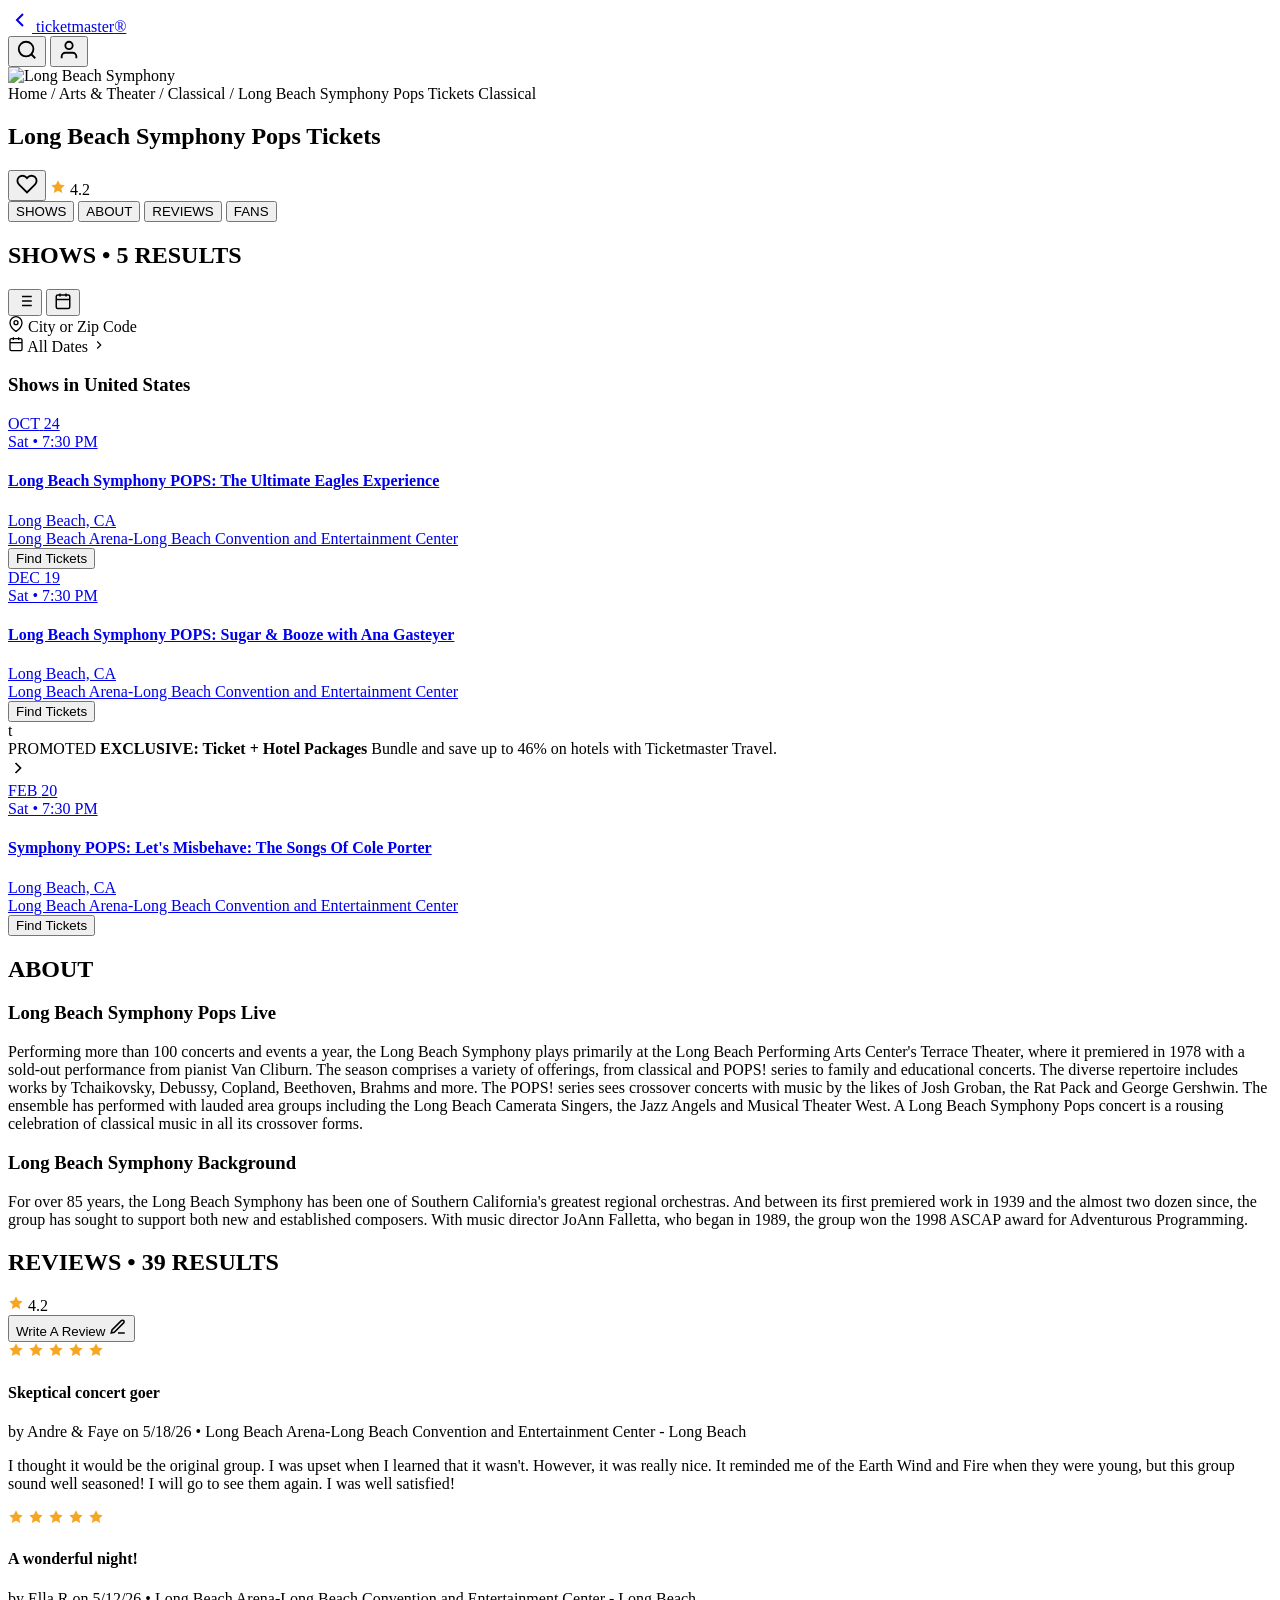
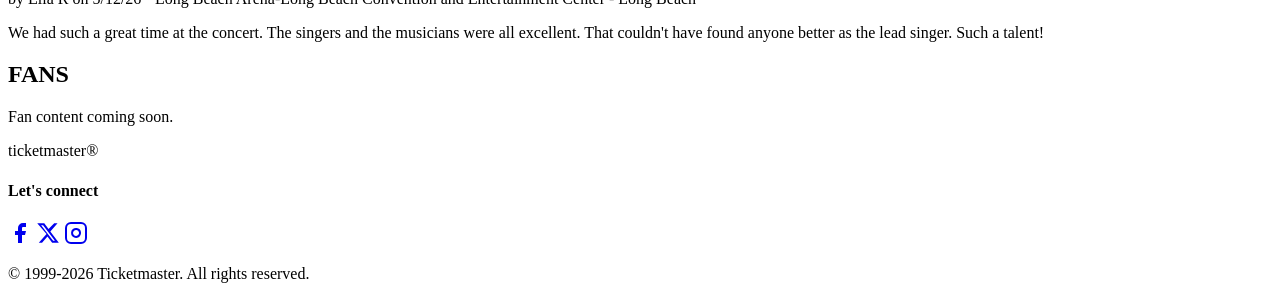
==== event.html @ c2fe6dba "Add event detail page, CSS, JS and README for Ticketmaster clone" ====
<!DOCTYPE html>
<html lang="en">
<head>
  <meta charset="UTF-8">
  <meta name="viewport" content="width=device-width, initial-scale=1.0, maximum-scale=1.0, user-scalable=no">
  <title>Long Beach Symphony Pops Tickets | Ticketmaster</title>
  <link rel="stylesheet" href="css/styles.css">
  <link rel="stylesheet" href="css/event.css">
  <link href="https://fonts.googleapis.com/css2?family=Inter:wght@400;500;600;700;800&display=swap" rel="stylesheet">
</head>
<body>
  <!-- Header (simplified for event page) -->
  <header class="header event-header">
    <div class="header-top">
      <a href="index.html" class="back-btn" aria-label="Back">
        <svg width="24" height="24" viewBox="0 0 24 24" fill="none" stroke="currentColor" stroke-width="2">
          <polyline points="15 18 9 12 15 6"></polyline>
        </svg>
      </a>
      <a href="index.html" class="logo">
        <span class="logo-text">ticketmaster<span class="registered">®</span></span>
      </a>
      <div class="header-actions">
        <button class="icon-btn" aria-label="Search">
          <svg width="22" height="22" viewBox="0 0 24 24" fill="none" stroke="currentColor" stroke-width="2">
            <circle cx="11" cy="11" r="8"></circle>
            <line x1="21" y1="21" x2="16.65" y2="16.65"></line>
          </svg>
        </button>
        <button class="icon-btn" aria-label="Account">
          <svg width="22" height="22" viewBox="0 0 24 24" fill="none" stroke="currentColor" stroke-width="2">
            <path d="M20 21v-2a4 4 0 0 0-4-4H8a4 4 0 0 0-4 4v2"></path>
            <circle cx="12" cy="7" r="4"></circle>
          </svg>
        </button>
      </div>
    </div>
  </header>

  <main class="event-page">
    <!-- Hero -->
    <section class="event-hero">
      <div class="event-hero-bg">
        <img src="https://images.unsplash.com/photo-1465847899084-d164df4dedc6?w=800&h=400&fit=crop" alt="Long Beach Symphony">
        <div class="hero-gradient"></div>
      </div>
      <div class="event-hero-content">
        <span class="breadcrumb">Home / Arts & Theater / Classical / Long Beach Symphony Pops Tickets</span>
        <span class="event-genre">Classical</span>
        <h1 class="event-title">Long Beach Symphony Pops Tickets</h1>
        <div class="event-meta">
          <button class="favorite-btn" aria-label="Favorite">
            <svg width="22" height="22" viewBox="0 0 24 24" fill="none" stroke="currentColor" stroke-width="2">
              <path d="M20.84 4.61a5.5 5.5 0 0 0-7.78 0L12 5.67l-1.06-1.06a5.5 5.5 0 0 0-7.78 7.78l1.06 1.06L12 21.23l7.78-7.78 1.06-1.06a5.5 5.5 0 0 0 0-7.78z"></path>
            </svg>
          </button>
          <span class="rating">
            <svg width="16" height="16" viewBox="0 0 24 24" fill="#f5a623"><path d="M12 2l3.09 6.26L22 9.27l-5 4.87 1.18 6.88L12 17.77l-6.18 3.25L7 14.14 2 9.27l6.91-1.01L12 2z"/></svg>
            4.2
          </span>
        </div>
      </div>
    </section>

    <!-- Tabs -->
    <nav class="event-tabs">
      <button class="tab active" data-tab="shows">SHOWS</button>
      <button class="tab" data-tab="about">ABOUT</button>
      <button class="tab" data-tab="reviews">REVIEWS</button>
      <button class="tab" data-tab="fans">FANS</button>
    </nav>

    <!-- Tab Content: Shows -->
    <section class="tab-content active" id="shows">
      <div class="shows-header">
        <h2>SHOWS • 5 RESULTS</h2>
        <div class="view-toggles">
          <button class="view-btn active" aria-label="List view">
            <svg width="18" height="18" viewBox="0 0 24 24" fill="none" stroke="currentColor" stroke-width="2">
              <line x1="8" y1="6" x2="21" y2="6"></line>
              <line x1="8" y1="12" x2="21" y2="12"></line>
              <line x1="8" y1="18" x2="21" y2="18"></line>
              <line x1="3" y1="6" x2="3.01" y2="6"></line>
              <line x1="3" y1="12" x2="3.01" y2="12"></line>
              <line x1="3" y1="18" x2="3.01" y2="18"></line>
            </svg>
          </button>
          <button class="view-btn" aria-label="Calendar view">
            <svg width="18" height="18" viewBox="0 0 24 24" fill="none" stroke="currentColor" stroke-width="2">
              <rect x="3" y="4" width="18" height="18" rx="2"></rect>
              <line x1="16" y1="2" x2="16" y2="6"></line>
              <line x1="8" y1="2" x2="8" y2="6"></line>
              <line x1="3" y1="10" x2="21" y2="10"></line>
            </svg>
          </button>
        </div>
      </div>

      <div class="filters">
        <div class="filter-field">
          <svg width="16" height="16" viewBox="0 0 24 24" fill="none" stroke="currentColor" stroke-width="2">
            <path d="M21 10c0 7-9 13-9 13s-9-6-9-13a9 9 0 0 1 18 0z"></path>
            <circle cx="12" cy="10" r="3"></circle>
          </svg>
          <span>City or Zip Code</span>
        </div>
        <div class="filter-field">
          <svg width="16" height="16" viewBox="0 0 24 24" fill="none" stroke="currentColor" stroke-width="2">
            <rect x="3" y="4" width="18" height="18" rx="2"></rect>
            <line x1="16" y1="2" x2="16" y2="6"></line>
            <line x1="8" y1="2" x2="8" y2="6"></line>
            <line x1="3" y1="10" x2="21" y2="10"></line>
          </svg>
          <span>All Dates</span>
          <svg class="chevron" width="14" height="14" viewBox="0 0 24 24" fill="none" stroke="currentColor" stroke-width="2">
            <polyline points="9 18 15 12 9 6"></polyline>
          </svg>
        </div>
      </div>

      <h3 class="shows-region">Shows in United States</h3>

      <div class="show-list">
        <a href="#" class="show-item">
          <div class="show-date">
            <span class="month">OCT</span>
            <span class="day">24</span>
          </div>
          <div class="show-info">
            <span class="show-time">Sat • 7:30 PM</span>
            <h4 class="show-name">Long Beach Symphony POPS: The Ultimate Eagles Experience</h4>
            <span class="show-venue">Long Beach, CA<br>Long Beach Arena-Long Beach Convention and Entertainment Center</span>
          </div>
          <div class="show-action">
            <button class="btn-find">Find Tickets</button>
          </div>
        </a>

        <a href="#" class="show-item">
          <div class="show-date">
            <span class="month">DEC</span>
            <span class="day">19</span>
          </div>
          <div class="show-info">
            <span class="show-time">Sat • 7:30 PM</span>
            <h4 class="show-name">Long Beach Symphony POPS: Sugar & Booze with Ana Gasteyer</h4>
            <span class="show-venue">Long Beach, CA<br>Long Beach Arena-Long Beach Convention and Entertainment Center</span>
          </div>
          <div class="show-action">
            <button class="btn-find">Find Tickets</button>
          </div>
        </a>

        <div class="promoted-banner">
          <div class="promoted-icon">t</div>
          <div class="promoted-text">
            <span class="promoted-label">PROMOTED</span>
            <strong>EXCLUSIVE: Ticket + Hotel Packages</strong>
            <span>Bundle and save up to 46% on hotels with Ticketmaster Travel.</span>
          </div>
          <svg width="20" height="20" viewBox="0 0 24 24" fill="none" stroke="currentColor" stroke-width="2">
            <polyline points="9 18 15 12 9 6"></polyline>
          </svg>
        </div>

        <a href="#" class="show-item">
          <div class="show-date">
            <span class="month">FEB</span>
            <span class="day">20</span>
          </div>
          <div class="show-info">
            <span class="show-time">Sat • 7:30 PM</span>
            <h4 class="show-name">Symphony POPS: Let's Misbehave: The Songs Of Cole Porter</h4>
            <span class="show-venue">Long Beach, CA<br>Long Beach Arena-Long Beach Convention and Entertainment Center</span>
          </div>
          <div class="show-action">
            <button class="btn-find">Find Tickets</button>
          </div>
        </a>
      </div>
    </section>

    <!-- Tab Content: About -->
    <section class="tab-content" id="about">
      <div class="about-content">
        <h2>ABOUT</h2>
        <h3>Long Beach Symphony Pops Live</h3>
        <p>Performing more than 100 concerts and events a year, the Long Beach Symphony plays primarily at the Long Beach Performing Arts Center's Terrace Theater, where it premiered in 1978 with a sold-out performance from pianist Van Cliburn. The season comprises a variety of offerings, from classical and POPS! series to family and educational concerts. The diverse repertoire includes works by Tchaikovsky, Debussy, Copland, Beethoven, Brahms and more. The POPS! series sees crossover concerts with music by the likes of Josh Groban, the Rat Pack and George Gershwin. The ensemble has performed with lauded area groups including the Long Beach Camerata Singers, the Jazz Angels and Musical Theater West. A Long Beach Symphony Pops concert is a rousing celebration of classical music in all its crossover forms.</p>

        <h3>Long Beach Symphony Background</h3>
        <p>For over 85 years, the Long Beach Symphony has been one of Southern California's greatest regional orchestras. And between its first premiered work in 1939 and the almost two dozen since, the group has sought to support both new and established composers. With music director JoAnn Falletta, who began in 1989, the group won the 1998 ASCAP award for Adventurous Programming.</p>
      </div>
    </section>

    <!-- Tab Content: Reviews -->
    <section class="tab-content" id="reviews">
      <div class="reviews-header">
        <h2>REVIEWS • 39 RESULTS</h2>
        <span class="rating-badge">
          <svg width="16" height="16" viewBox="0 0 24 24" fill="#f5a623"><path d="M12 2l3.09 6.26L22 9.27l-5 4.87 1.18 6.88L12 17.77l-6.18 3.25L7 14.14 2 9.27l6.91-1.01L12 2z"/></svg>
          4.2
        </span>
      </div>

      <button class="btn-write-review">
        Write A Review
        <svg width="18" height="18" viewBox="0 0 24 24" fill="none" stroke="currentColor" stroke-width="2">
          <path d="M12 20h9"></path>
          <path d="M16.5 3.5a2.121 2.121 0 0 1 3 3L7 19l-4 1 1-4L16.5 3.5z"></path>
        </svg>
      </button>

      <div class="review-list">
        <article class="review-item">
          <div class="review-stars">
            <svg width="16" height="16" viewBox="0 0 24 24" fill="#f5a623"><path d="M12 2l3.09 6.26L22 9.27l-5 4.87 1.18 6.88L12 17.77l-6.18 3.25L7 14.14 2 9.27l6.91-1.01L12 2z"/></svg>
            <svg width="16" height="16" viewBox="0 0 24 24" fill="#f5a623"><path d="M12 2l3.09 6.26L22 9.27l-5 4.87 1.18 6.88L12 17.77l-6.18 3.25L7 14.14 2 9.27l6.91-1.01L12 2z"/></svg>
            <svg width="16" height="16" viewBox="0 0 24 24" fill="#f5a623"><path d="M12 2l3.09 6.26L22 9.27l-5 4.87 1.18 6.88L12 17.77l-6.18 3.25L7 14.14 2 9.27l6.91-1.01L12 2z"/></svg>
            <svg width="16" height="16" viewBox="0 0 24 24" fill="#f5a623"><path d="M12 2l3.09 6.26L22 9.27l-5 4.87 1.18 6.88L12 17.77l-6.18 3.25L7 14.14 2 9.27l6.91-1.01L12 2z"/></svg>
            <svg width="16" height="16" viewBox="0 0 24 24" fill="#f5a623"><path d="M12 2l3.09 6.26L22 9.27l-5 4.87 1.18 6.88L12 17.77l-6.18 3.25L7 14.14 2 9.27l6.91-1.01L12 2z"/></svg>
          </div>
          <h4 class="review-title">Skeptical concert goer</h4>
          <p class="review-meta">by Andre & Faye on 5/18/26 • Long Beach Arena-Long Beach Convention and Entertainment Center - Long Beach</p>
          <p class="review-body">I thought it would be the original group. I was upset when I learned that it wasn't. However, it was really nice. It reminded me of the Earth Wind and Fire when they were young, but this group sound well seasoned! I will go to see them again. I was well satisfied!</p>
        </article>

        <article class="review-item">
          <div class="review-stars">
            <svg width="16" height="16" viewBox="0 0 24 24" fill="#f5a623"><path d="M12 2l3.09 6.26L22 9.27l-5 4.87 1.18 6.88L12 17.77l-6.18 3.25L7 14.14 2 9.27l6.91-1.01L12 2z"/></svg>
            <svg width="16" height="16" viewBox="0 0 24 24" fill="#f5a623"><path d="M12 2l3.09 6.26L22 9.27l-5 4.87 1.18 6.88L12 17.77l-6.18 3.25L7 14.14 2 9.27l6.91-1.01L12 2z"/></svg>
            <svg width="16" height="16" viewBox="0 0 24 24" fill="#f5a623"><path d="M12 2l3.09 6.26L22 9.27l-5 4.87 1.18 6.88L12 17.77l-6.18 3.25L7 14.14 2 9.27l6.91-1.01L12 2z"/></svg>
            <svg width="16" height="16" viewBox="0 0 24 24" fill="#f5a623"><path d="M12 2l3.09 6.26L22 9.27l-5 4.87 1.18 6.88L12 17.77l-6.18 3.25L7 14.14 2 9.27l6.91-1.01L12 2z"/></svg>
            <svg width="16" height="16" viewBox="0 0 24 24" fill="#f5a623"><path d="M12 2l3.09 6.26L22 9.27l-5 4.87 1.18 6.88L12 17.77l-6.18 3.25L7 14.14 2 9.27l6.91-1.01L12 2z"/></svg>
          </div>
          <h4 class="review-title">A wonderful night!</h4>
          <p class="review-meta">by Ella R on 5/12/26 • Long Beach Arena-Long Beach Convention and Entertainment Center - Long Beach</p>
          <p class="review-body">We had such a great time at the concert. The singers and the musicians were all excellent. That couldn't have found anyone better as the lead singer. Such a talent!</p>
        </article>
      </div>
    </section>

    <!-- Tab Content: Fans (placeholder) -->
    <section class="tab-content" id="fans">
      <div class="about-content">
        <h2>FANS</h2>
        <p>Fan content coming soon.</p>
      </div>
    </section>
  </main>

  <!-- Footer (same as homepage) -->
  <footer class="footer">
    <div class="footer-brand">
      <span class="footer-logo">ticketmaster<span class="registered">®</span></span>
    </div>
    <div class="footer-section">
      <h4>Let's connect</h4>
      <div class="social-links">
        <a href="#" aria-label="Facebook"><svg width="24" height="24" viewBox="0 0 24 24" fill="currentColor"><path d="M18 2h-3a5 5 0 0 0-5 5v3H7v4h3v8h4v-8h3l1-4h-4V7a1 1 0 0 1 1-1h3z"></path></svg></a>
        <a href="#" aria-label="X"><svg width="24" height="24" viewBox="0 0 24 24" fill="currentColor"><path d="M18.244 2.25h3.308l-7.227 8.26 8.502 11.24H16.17l-4.714-6.231-5.401 6.231H2.792l7.727-8.829L1.24 2.25h7.014l4.261 5.662L18.244 2.25zm-1.161 17.52h1.833L7.084 4.126H5.117L17.083 19.77z"></path></svg></a>
        <a href="#" aria-label="Instagram"><svg width="24" height="24" viewBox="0 0 24 24" fill="none" stroke="currentColor" stroke-width="2"><rect x="2" y="2" width="20" height="20" rx="5" ry="5"></rect><path d="M16 11.37A4 4 0 1 1 12.63 8 4 4 0 0 1 16 11.37z"></path><line x1="17.5" y1="6.5" x2="17.51" y2="6.5"></line></svg></a>
      </div>
    </div>
    <p class="copyright">© 1999-2026 Ticketmaster. All rights reserved.</p>
  </footer>

  <script src="js/event.js"></script>
</body>
</html>
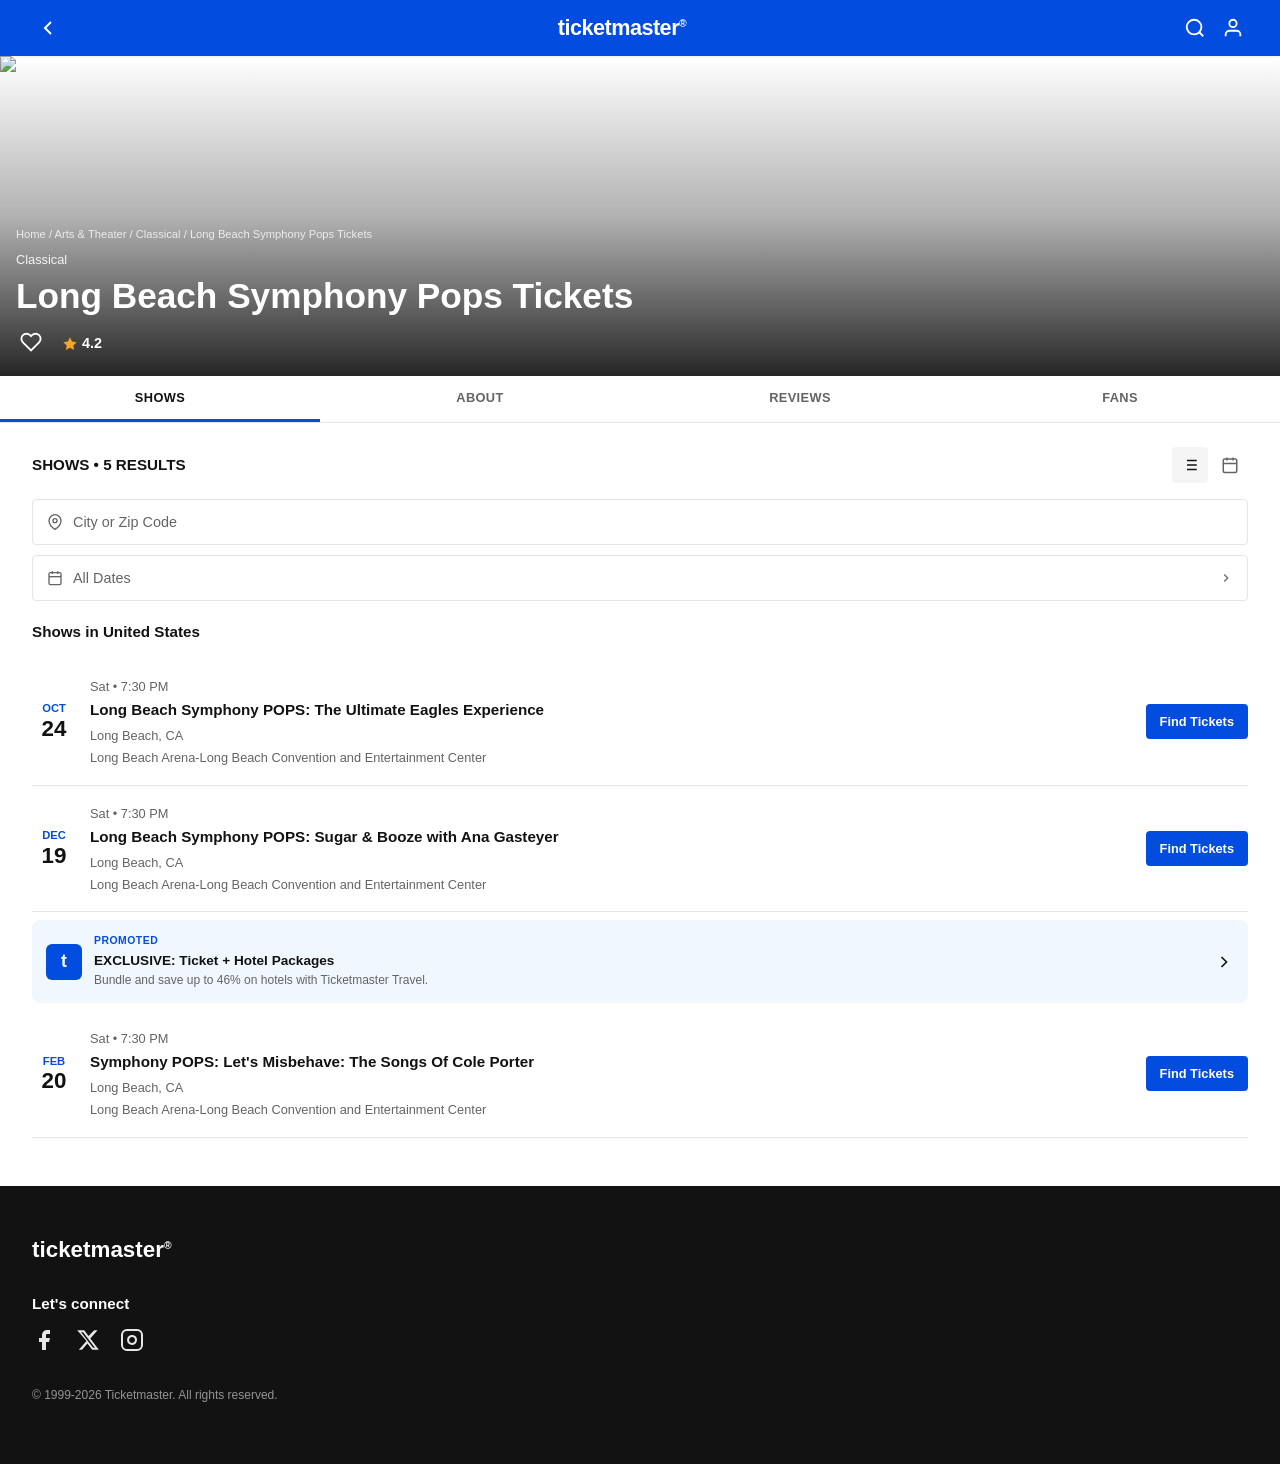
==== commit 4f04753b: "Add files via upload" ====
--- a/event.html
+++ b/event.html
@@ -266,4 +266,4 @@
 
   <script src="js/event.js"></script>
 </body>
-</html>+</html>
--- a/css/styles.css
+++ b/css/styles.css
@@ -0,0 +1,1042 @@
+/* ===== RESET & BASE ===== */
+*, *::before, *::after {
+  box-sizing: border-box;
+  margin: 0;
+  padding: 0;
+}
+
+:root {
+  --tm-blue: #024ddf;
+  --tm-blue-dark: #0139a7;
+  --tm-blue-hover: #0139a7;
+  --black: #121212;
+  --dark-gray: #1a1a1a;
+  --gray: #646464;
+  --light-gray: #949494;
+  --border-gray: #e5e5e5;
+  --bg-light: #f5f5f5;
+  --white: #ffffff;
+  --font: 'Inter', -apple-system, BlinkMacSystemFont, 'Segoe UI', Roboto, sans-serif;
+}
+
+html {
+  font-size: 16px;
+  scroll-behavior: smooth;
+}
+
+body {
+  font-family: var(--font);
+  color: var(--black);
+  background: var(--white);
+  line-height: 1.4;
+  -webkit-font-smoothing: antialiased;
+  overflow-x: hidden;
+}
+
+img {
+  max-width: 100%;
+  display: block;
+}
+
+a {
+  text-decoration: none;
+  color: inherit;
+}
+
+button {
+  border: none;
+  background: none;
+  cursor: pointer;
+  font-family: inherit;
+}
+
+/* ===== HEADER ===== */
+.header {
+  position: sticky;
+  top: 0;
+  z-index: 1000;
+  background: var(--white);
+  box-shadow: 0 1px 3px rgba(0,0,0,0.08);
+}
+
+.header-top {
+  display: flex;
+  align-items: center;
+  justify-content: space-between;
+  padding: 12px 16px;
+  background: var(--tm-blue);
+  color: var(--white);
+}
+
+.menu-btn, .user-btn {
+  color: var(--white);
+  padding: 4px;
+  display: flex;
+  align-items: center;
+  justify-content: center;
+}
+
+.logo {
+  display: flex;
+  align-items: center;
+}
+
+.logo-text {
+  font-size: 1.35rem;
+  font-weight: 700;
+  letter-spacing: -0.5px;
+  color: var(--white);
+}
+
+.registered {
+  font-size: 0.65rem;
+  vertical-align: super;
+}
+
+/* Search Container */
+.search-container {
+  padding: 12px 16px 16px;
+  background: var(--white);
+  border-bottom: 1px solid var(--border-gray);
+}
+
+.search-row {
+  display: flex;
+  align-items: center;
+  margin-bottom: 12px;
+  gap: 0;
+}
+
+.search-field {
+  display: flex;
+  align-items: center;
+  gap: 8px;
+  flex: 1;
+  padding: 4px 0;
+}
+
+.field-icon {
+  color: var(--tm-blue);
+  flex-shrink: 0;
+}
+
+.field-content {
+  display: flex;
+  flex-direction: column;
+}
+
+.field-label {
+  font-size: 0.65rem;
+  font-weight: 600;
+  color: var(--gray);
+  letter-spacing: 0.03em;
+  text-transform: uppercase;
+}
+
+.field-value {
+  font-size: 0.875rem;
+  color: var(--black);
+  font-weight: 500;
+}
+
+.search-divider {
+  width: 1px;
+  height: 32px;
+  background: var(--border-gray);
+  margin: 0 12px;
+}
+
+.dates-field .chevron {
+  margin-left: auto;
+  color: var(--gray);
+}
+
+.search-input-wrapper {
+  position: relative;
+  display: flex;
+  align-items: center;
+  border: 1px solid var(--light-gray);
+  border-radius: 4px;
+  padding: 0 12px;
+  height: 48px;
+  background: var(--white);
+}
+
+.search-input-wrapper:focus-within {
+  border-color: var(--tm-blue);
+  box-shadow: 0 0 0 2px rgba(2, 77, 223, 0.15);
+}
+
+.search-label {
+  position: absolute;
+  top: 4px;
+  left: 12px;
+  font-size: 0.65rem;
+  font-weight: 600;
+  color: var(--gray);
+  letter-spacing: 0.03em;
+}
+
+.search-input {
+  width: 100%;
+  border: none;
+  outline: none;
+  font-size: 0.9375rem;
+  padding: 16px 36px 4px 0;
+  background: transparent;
+  color: var(--black);
+}
+
+.search-input::placeholder {
+  color: var(--light-gray);
+}
+
+.search-btn {
+  position: absolute;
+  right: 8px;
+  color: var(--tm-blue);
+  padding: 6px;
+  display: flex;
+}
+
+/* ===== HERO PROMO ===== */
+.hero-promo {
+  padding: 16px;
+}
+
+.promo-card {
+  border-radius: 8px;
+  overflow: hidden;
+  background: var(--black);
+  box-shadow: 0 4px 12px rgba(0,0,0,0.15);
+}
+
+.promo-image {
+  position: relative;
+  height: 200px;
+  background: linear-gradient(135deg, #4facfe 0%, #00f2fe 50%, #f9d423 100%);
+  display: flex;
+  align-items: center;
+  justify-content: center;
+  overflow: hidden;
+}
+
+.promo-overlay {
+  text-align: center;
+  color: var(--white);
+  z-index: 2;
+  padding: 16px;
+}
+
+.promo-presenter {
+  font-size: 0.7rem;
+  font-weight: 600;
+  letter-spacing: 0.1em;
+  opacity: 0.9;
+}
+
+.promo-title {
+  font-size: 1.5rem;
+  font-weight: 800;
+  font-style: italic;
+  margin: 4px 0 12px;
+  text-shadow: 0 2px 4px rgba(0,0,0,0.2);
+}
+
+.promo-offer {
+  display: flex;
+  flex-direction: column;
+  align-items: center;
+  line-height: 1.1;
+}
+
+.offer-big {
+  font-size: 2.5rem;
+  font-weight: 900;
+  letter-spacing: -1px;
+  text-shadow: 2px 2px 0 #000;
+}
+
+.offer-for {
+  font-size: 0.9rem;
+  font-weight: 600;
+}
+
+.offer-price {
+  font-size: 2.8rem;
+  font-weight: 900;
+  color: #ffd700;
+  text-shadow: 2px 2px 0 #000;
+}
+
+.promo-footer {
+  background: var(--black);
+  padding: 12px 16px;
+  color: var(--white);
+}
+
+.ends-badge {
+  display: inline-block;
+  background: var(--tm-blue);
+  color: var(--white);
+  font-size: 0.7rem;
+  font-weight: 700;
+  padding: 3px 8px;
+  border-radius: 2px;
+  margin-bottom: 6px;
+  letter-spacing: 0.03em;
+}
+
+.promo-footer h3 {
+  font-size: 1.1rem;
+  font-weight: 700;
+  border-bottom: 3px solid var(--tm-blue);
+  display: inline-block;
+  padding-bottom: 2px;
+}
+
+/* ===== FEATURED EVENTS LIST ===== */
+.featured-events {
+  padding: 0 16px;
+}
+
+.event-list-item {
+  display: flex;
+  align-items: center;
+  gap: 12px;
+  padding: 12px 0;
+  border-bottom: 1px solid var(--border-gray);
+  cursor: pointer;
+  transition: background 0.15s;
+}
+
+.event-list-item:active {
+  background: var(--bg-light);
+}
+
+.event-thumb {
+  width: 100px;
+  height: 60px;
+  border-radius: 4px;
+  overflow: hidden;
+  flex-shrink: 0;
+  background: var(--dark-gray);
+}
+
+.event-thumb img {
+  width: 100%;
+  height: 100%;
+  object-fit: cover;
+}
+
+.event-info {
+  flex: 1;
+  min-width: 0;
+}
+
+.event-category {
+  font-size: 0.7rem;
+  font-weight: 600;
+  color: var(--gray);
+  text-transform: uppercase;
+  letter-spacing: 0.03em;
+  display: block;
+  margin-bottom: 2px;
+}
+
+.event-name {
+  font-size: 0.95rem;
+  font-weight: 600;
+  color: var(--black);
+  white-space: nowrap;
+  overflow: hidden;
+  text-overflow: ellipsis;
+}
+
+/* ===== SECTIONS ===== */
+.section {
+  padding: 24px 0;
+}
+
+.section-header {
+  padding: 0 16px 16px;
+}
+
+.section-title {
+  font-size: 1.1rem;
+  font-weight: 800;
+  letter-spacing: -0.02em;
+  color: var(--black);
+  position: relative;
+  display: inline-block;
+}
+
+.section-title::before {
+  content: '';
+  position: absolute;
+  left: 0;
+  top: -8px;
+  width: 24px;
+  height: 3px;
+  background: var(--black);
+}
+
+/* ===== CAROUSEL ===== */
+.carousel-container {
+  position: relative;
+  padding: 0 16px;
+}
+
+.carousel-track {
+  display: flex;
+  gap: 12px;
+  overflow-x: auto;
+  scroll-snap-type: x mandatory;
+  scrollbar-width: none;
+  -ms-overflow-style: none;
+  padding-bottom: 4px;
+}
+
+.carousel-track::-webkit-scrollbar {
+  display: none;
+}
+
+.carousel-btn {
+  position: absolute;
+  top: 50%;
+  transform: translateY(-50%);
+  width: 36px;
+  height: 36px;
+  border-radius: 50%;
+  background: var(--white);
+  box-shadow: 0 2px 8px rgba(0,0,0,0.15);
+  display: flex;
+  align-items: center;
+  justify-content: center;
+  z-index: 10;
+  color: var(--black);
+}
+
+.carousel-btn.prev {
+  left: 8px;
+}
+
+.carousel-btn.next {
+  right: 8px;
+  background: var(--tm-blue);
+  color: var(--white);
+}
+
+.carousel-btn:active {
+  transform: translateY(-50%) scale(0.95);
+}
+
+/* Carousel Cards */
+.carousel-card {
+  flex: 0 0 70%;
+  max-width: 280px;
+  scroll-snap-align: start;
+  border-radius: 8px;
+  overflow: hidden;
+  background: var(--white);
+  cursor: pointer;
+}
+
+.card-image {
+  position: relative;
+  width: 100%;
+  aspect-ratio: 16/10;
+  overflow: hidden;
+  background: var(--dark-gray);
+}
+
+.card-image img {
+  width: 100%;
+  height: 100%;
+  object-fit: cover;
+  transition: transform 0.3s;
+}
+
+.carousel-card:hover .card-image img {
+  transform: scale(1.03);
+}
+
+.card-content {
+  padding: 12px 0 4px;
+}
+
+.card-category {
+  font-size: 0.7rem;
+  font-weight: 600;
+  color: var(--gray);
+  text-transform: uppercase;
+  letter-spacing: 0.03em;
+}
+
+.card-title {
+  font-size: 1rem;
+  font-weight: 700;
+  margin-top: 2px;
+  color: var(--black);
+}
+
+/* Event Cards (Happening) */
+.event-card {
+  flex: 0 0 75%;
+  max-width: 300px;
+  scroll-snap-align: start;
+  cursor: pointer;
+}
+
+.event-card-image {
+  position: relative;
+  width: 100%;
+  aspect-ratio: 16/10;
+  border-radius: 8px;
+  overflow: hidden;
+  background: var(--dark-gray);
+}
+
+.event-card-image img {
+  width: 100%;
+  height: 100%;
+  object-fit: cover;
+}
+
+.today-badge {
+  position: absolute;
+  bottom: 10px;
+  left: 10px;
+  background: var(--tm-blue);
+  color: var(--white);
+  font-size: 0.7rem;
+  font-weight: 700;
+  padding: 4px 8px;
+  border-radius: 4px;
+  display: flex;
+  align-items: center;
+  gap: 4px;
+}
+
+.event-card-content {
+  padding: 10px 0;
+}
+
+.event-date {
+  font-size: 0.8rem;
+  color: var(--gray);
+  font-weight: 500;
+}
+
+.event-card-title {
+  font-size: 1rem;
+  font-weight: 700;
+  margin: 4px 0 2px;
+  color: var(--black);
+  line-height: 1.3;
+}
+
+.event-venue {
+  font-size: 0.85rem;
+  color: var(--gray);
+}
+
+/* ===== VIP AD ===== */
+.ad-section {
+  padding: 16px;
+}
+
+.vip-ad {
+  background: linear-gradient(135deg, #1a1a2e 0%, #16213e 50%, #0f3460 100%);
+  border-radius: 8px;
+  padding: 24px 20px;
+  color: var(--white);
+  position: relative;
+  overflow: hidden;
+  min-height: 160px;
+  display: flex;
+  flex-direction: column;
+  justify-content: space-between;
+}
+
+.vip-ad::before {
+  content: '';
+  position: absolute;
+  right: -20px;
+  top: 20%;
+  width: 120px;
+  height: 120px;
+  background: radial-gradient(circle, rgba(255,0,100,0.3) 0%, transparent 70%);
+  border-radius: 50%;
+}
+
+.vip-content h3 {
+  font-size: 1.25rem;
+  font-weight: 800;
+  line-height: 1.3;
+  margin-bottom: 16px;
+}
+
+.vip-highlight {
+  color: #ff6b9d;
+}
+
+.btn-primary {
+  background: var(--tm-blue);
+  color: var(--white);
+  font-size: 0.9rem;
+  font-weight: 600;
+  padding: 10px 20px;
+  border-radius: 4px;
+  display: inline-block;
+  transition: background 0.2s;
+}
+
+.btn-primary:hover {
+  background: var(--tm-blue-dark);
+}
+
+.vip-brand {
+  position: absolute;
+  bottom: 16px;
+  right: 20px;
+  font-size: 0.85rem;
+  font-weight: 700;
+  opacity: 0.7;
+}
+
+.ad-label {
+  display: block;
+  text-align: center;
+  font-size: 0.75rem;
+  color: var(--light-gray);
+  margin-top: 8px;
+}
+
+/* ===== SPONSORED ===== */
+.sponsored-section .location-selector {
+  display: flex;
+  align-items: center;
+  gap: 6px;
+  padding: 0 16px 16px;
+  font-size: 0.875rem;
+  color: var(--gray);
+}
+
+.location-selector a {
+  color: var(--tm-blue);
+  font-weight: 600;
+  text-decoration: underline;
+}
+
+.presale-card {
+  flex: 0 0 85%;
+  max-width: 340px;
+  scroll-snap-align: start;
+  cursor: pointer;
+}
+
+.presale-image {
+  position: relative;
+  width: 100%;
+  aspect-ratio: 16/9;
+  border-radius: 8px;
+  overflow: hidden;
+  background: var(--dark-gray);
+}
+
+.presale-image img {
+  width: 100%;
+  height: 100%;
+  object-fit: cover;
+}
+
+.presale-badge {
+  position: absolute;
+  bottom: 12px;
+  left: 12px;
+  background: #9b59b6;
+  color: var(--white);
+  font-size: 0.7rem;
+  font-weight: 700;
+  padding: 4px 10px;
+  border-radius: 4px;
+  letter-spacing: 0.03em;
+}
+
+.presale-content {
+  padding: 12px 0;
+}
+
+.presale-date {
+  font-size: 0.8rem;
+  color: var(--gray);
+  font-weight: 500;
+}
+
+.presale-title {
+  font-size: 1.05rem;
+  font-weight: 700;
+  margin: 4px 0 2px;
+}
+
+.presale-venue {
+  font-size: 0.85rem;
+  color: var(--gray);
+  display: block;
+  margin-bottom: 10px;
+}
+
+.presale-sponsor {
+  display: flex;
+  align-items: center;
+  gap: 8px;
+  padding-top: 8px;
+  border-top: 1px solid var(--border-gray);
+}
+
+.sponsor-logo {
+  background: #003b70;
+  color: var(--white);
+  font-size: 0.75rem;
+  font-weight: 700;
+  padding: 4px 10px;
+  border-radius: 50%;
+  width: 32px;
+  height: 32px;
+  display: flex;
+  align-items: center;
+  justify-content: center;
+}
+
+.sponsor-date {
+  font-size: 0.8rem;
+  color: var(--gray);
+}
+
+/* ===== POPULAR NEAR YOU ===== */
+.category-block {
+  margin-bottom: 24px;
+}
+
+.category-header {
+  display: flex;
+  align-items: center;
+  justify-content: space-between;
+  padding: 0 16px 12px;
+}
+
+.category-title {
+  font-size: 0.95rem;
+  font-weight: 700;
+  text-transform: uppercase;
+  letter-spacing: 0.02em;
+}
+
+.see-all {
+  font-size: 0.875rem;
+  font-weight: 600;
+  color: var(--tm-blue);
+}
+
+.sports-card .card-image {
+  background: #1a1a1a;
+  display: flex;
+  align-items: center;
+  justify-content: center;
+}
+
+.team-logo {
+  font-size: 3rem;
+  font-weight: 900;
+  color: var(--white);
+  opacity: 0.9;
+}
+
+.sports-bg.lakers {
+  background: linear-gradient(135deg, #552583, #fdb927);
+}
+
+/* ===== GUIDES ===== */
+.guide-card {
+  flex: 0 0 75%;
+  max-width: 300px;
+  scroll-snap-align: start;
+  cursor: pointer;
+}
+
+.guide-image {
+  width: 100%;
+  aspect-ratio: 16/10;
+  border-radius: 8px;
+  display: flex;
+  align-items: center;
+  justify-content: center;
+  margin-bottom: 10px;
+}
+
+.nba-guide {
+  background: linear-gradient(135deg, #1d428a, #c8102e);
+}
+
+.nhl-guide {
+  background: linear-gradient(135deg, #000, #333);
+}
+
+.guide-logo {
+  font-size: 2.5rem;
+  font-weight: 900;
+  color: var(--white);
+  letter-spacing: 2px;
+}
+
+.guide-content h3 {
+  font-size: 1rem;
+  font-weight: 700;
+  margin-bottom: 4px;
+}
+
+.guide-content p {
+  font-size: 0.85rem;
+  color: var(--gray);
+  line-height: 1.4;
+}
+
+/* ===== DISCOVER ===== */
+.discover-card {
+  flex: 0 0 85%;
+  max-width: 340px;
+  scroll-snap-align: start;
+  cursor: pointer;
+}
+
+.discover-image {
+  position: relative;
+  width: 100%;
+  aspect-ratio: 16/9;
+  border-radius: 8px;
+  overflow: hidden;
+  margin-bottom: 10px;
+}
+
+.discover-image img {
+  width: 100%;
+  height: 100%;
+  object-fit: cover;
+}
+
+.discover-overlay {
+  position: absolute;
+  inset: 0;
+  display: flex;
+  align-items: center;
+  justify-content: center;
+  background: rgba(0,0,0,0.3);
+}
+
+.discover-badge {
+  background: var(--black);
+  color: var(--white);
+  font-size: 1.1rem;
+  font-weight: 800;
+  padding: 10px 20px;
+  border-bottom: 3px solid var(--tm-blue);
+}
+
+.discover-content .card-category {
+  display: block;
+  margin-bottom: 4px;
+}
+
+.discover-content h3 {
+  font-size: 1.05rem;
+  font-weight: 700;
+  margin-bottom: 4px;
+}
+
+.discover-content p {
+  font-size: 0.85rem;
+  color: var(--gray);
+  line-height: 1.4;
+}
+
+/* ===== FOOTER ===== */
+.footer {
+  background: var(--black);
+  color: var(--white);
+  padding: 32px 16px 80px;
+  margin-top: 24px;
+}
+
+.footer-brand {
+  margin-bottom: 28px;
+}
+
+.footer-logo {
+  font-size: 1.4rem;
+  font-weight: 700;
+}
+
+.footer-section {
+  margin-bottom: 28px;
+}
+
+.footer-section h4 {
+  font-size: 0.95rem;
+  font-weight: 600;
+  margin-bottom: 14px;
+}
+
+.social-links {
+  display: flex;
+  gap: 20px;
+}
+
+.social-links a {
+  color: var(--white);
+  opacity: 0.9;
+}
+
+.social-links a:hover {
+  opacity: 1;
+}
+
+.app-buttons {
+  display: flex;
+  gap: 12px;
+  flex-wrap: wrap;
+}
+
+.app-btn {
+  display: flex;
+  align-items: center;
+  gap: 8px;
+  background: var(--white);
+  color: var(--black);
+  font-size: 0.8rem;
+  font-weight: 600;
+  padding: 10px 16px;
+  border-radius: 6px;
+}
+
+.terms-text {
+  font-size: 0.8rem;
+  color: var(--light-gray);
+  margin-bottom: 24px;
+  line-height: 1.5;
+}
+
+.terms-text a {
+  color: var(--white);
+  text-decoration: underline;
+}
+
+.footer-links {
+  border-top: 1px solid #333;
+}
+
+.footer-accordion {
+  width: 100%;
+  display: flex;
+  align-items: center;
+  justify-content: space-between;
+  padding: 16px 0;
+  color: var(--white);
+  font-size: 0.95rem;
+  font-weight: 500;
+  border-bottom: 1px solid #333;
+}
+
+.footer-bottom {
+  margin-top: 28px;
+  padding-top: 20px;
+}
+
+.policy-links {
+  display: flex;
+  flex-wrap: wrap;
+  gap: 8px 16px;
+  margin-bottom: 16px;
+}
+
+.policy-links a {
+  font-size: 0.8rem;
+  color: var(--light-gray);
+}
+
+.policy-links a:hover {
+  color: var(--white);
+}
+
+.copyright {
+  font-size: 0.75rem;
+  color: var(--light-gray);
+}
+
+/* ===== RESPONSIVE (Tablet+) ===== */
+@media (min-width: 768px) {
+  .header-top {
+    padding: 12px 32px;
+  }
+
+  .search-container {
+    padding: 16px 32px 20px;
+  }
+
+  .hero-promo,
+  .featured-events,
+  .section-header,
+  .carousel-container,
+  .ad-section,
+  .location-selector,
+  .category-header {
+    padding-left: 32px;
+    padding-right: 32px;
+  }
+
+  .carousel-card {
+    flex: 0 0 40%;
+    max-width: 320px;
+  }
+
+  .event-card {
+    flex: 0 0 40%;
+    max-width: 340px;
+  }
+
+  .presale-card,
+  .discover-card {
+    flex: 0 0 45%;
+    max-width: 400px;
+  }
+
+  .guide-card {
+    flex: 0 0 40%;
+  }
+
+  .footer {
+    padding: 48px 32px 60px;
+  }
+
+  .offer-big {
+    font-size: 3.5rem;
+  }
+
+  .offer-price {
+    font-size: 3.8rem;
+  }
+
+  .promo-image {
+    height: 280px;
+  }
+}
+
+@media (min-width: 1024px) {
+  .carousel-card {
+    flex: 0 0 28%;
+  }
+
+  .event-card {
+    flex: 0 0 30%;
+  }
+}
--- a/css/event.css
+++ b/css/event.css
@@ -0,0 +1,444 @@
+/* Event Detail Page Styles */
+
+.event-header .header-top {
+  justify-content: space-between;
+}
+
+.back-btn {
+  color: var(--white);
+  display: flex;
+  padding: 4px;
+}
+
+.header-actions {
+  display: flex;
+  gap: 8px;
+}
+
+.icon-btn {
+  color: var(--white);
+  padding: 4px;
+  display: flex;
+}
+
+/* Hero */
+.event-hero {
+  position: relative;
+  color: var(--white);
+}
+
+.event-hero-bg {
+  position: relative;
+  height: 220px;
+  overflow: hidden;
+}
+
+.event-hero-bg img {
+  width: 100%;
+  height: 100%;
+  object-fit: cover;
+}
+
+.hero-gradient {
+  position: absolute;
+  inset: 0;
+  background: linear-gradient(to top, rgba(0,0,0,0.85) 0%, rgba(0,0,0,0.3) 50%, transparent 100%);
+}
+
+.event-hero-content {
+  position: absolute;
+  bottom: 0;
+  left: 0;
+  right: 0;
+  padding: 16px;
+}
+
+.breadcrumb {
+  font-size: 0.7rem;
+  opacity: 0.8;
+  display: block;
+  margin-bottom: 6px;
+}
+
+.event-genre {
+  font-size: 0.8rem;
+  font-weight: 500;
+  opacity: 0.9;
+}
+
+.event-title {
+  font-size: 1.6rem;
+  font-weight: 800;
+  line-height: 1.2;
+  margin: 4px 0 10px;
+}
+
+.event-meta {
+  display: flex;
+  align-items: center;
+  gap: 16px;
+}
+
+.favorite-btn {
+  color: var(--white);
+  padding: 4px;
+}
+
+.rating {
+  display: flex;
+  align-items: center;
+  gap: 4px;
+  font-weight: 600;
+  font-size: 0.9rem;
+}
+
+/* Tabs */
+.event-tabs {
+  display: flex;
+  border-bottom: 1px solid var(--border-gray);
+  background: var(--white);
+  position: sticky;
+  top: 52px;
+  z-index: 100;
+  overflow-x: auto;
+}
+
+.tab {
+  flex: 1;
+  min-width: 80px;
+  padding: 14px 8px;
+  font-size: 0.8rem;
+  font-weight: 700;
+  letter-spacing: 0.03em;
+  color: var(--gray);
+  text-align: center;
+  border-bottom: 3px solid transparent;
+  transition: all 0.2s;
+}
+
+.tab.active {
+  color: var(--black);
+  border-bottom-color: var(--tm-blue);
+}
+
+/* Tab Content */
+.tab-content {
+  display: none;
+  padding: 20px 16px;
+}
+
+.tab-content.active {
+  display: block;
+}
+
+/* Shows */
+.shows-header {
+  display: flex;
+  align-items: center;
+  justify-content: space-between;
+  margin-bottom: 16px;
+}
+
+.shows-header h2 {
+  font-size: 0.95rem;
+  font-weight: 800;
+}
+
+.view-toggles {
+  display: flex;
+  gap: 4px;
+}
+
+.view-btn {
+  width: 36px;
+  height: 36px;
+  display: flex;
+  align-items: center;
+  justify-content: center;
+  border-radius: 4px;
+  color: var(--gray);
+}
+
+.view-btn.active {
+  background: var(--bg-light);
+  color: var(--black);
+}
+
+.filters {
+  display: flex;
+  flex-direction: column;
+  gap: 10px;
+  margin-bottom: 20px;
+}
+
+.filter-field {
+  display: flex;
+  align-items: center;
+  gap: 10px;
+  padding: 12px 14px;
+  border: 1px solid var(--border-gray);
+  border-radius: 4px;
+  font-size: 0.9rem;
+  color: var(--gray);
+}
+
+.filter-field .chevron {
+  margin-left: auto;
+}
+
+.shows-region {
+  font-size: 0.95rem;
+  font-weight: 700;
+  margin-bottom: 16px;
+}
+
+/* Show Items */
+.show-list {
+  display: flex;
+  flex-direction: column;
+  gap: 0;
+}
+
+.show-item {
+  display: flex;
+  gap: 14px;
+  padding: 16px 0;
+  border-bottom: 1px solid var(--border-gray);
+  cursor: pointer;
+}
+
+.show-date {
+  display: flex;
+  flex-direction: column;
+  align-items: center;
+  min-width: 44px;
+}
+
+.show-date .month {
+  font-size: 0.7rem;
+  font-weight: 700;
+  color: var(--tm-blue);
+  text-transform: uppercase;
+}
+
+.show-date .day {
+  font-size: 1.4rem;
+  font-weight: 800;
+  line-height: 1.1;
+}
+
+.show-info {
+  flex: 1;
+  min-width: 0;
+}
+
+.show-time {
+  font-size: 0.8rem;
+  color: var(--gray);
+  font-weight: 500;
+}
+
+.show-name {
+  font-size: 0.95rem;
+  font-weight: 700;
+  margin: 3px 0 4px;
+  line-height: 1.3;
+  color: var(--black);
+}
+
+.show-venue {
+  font-size: 0.8rem;
+  color: var(--gray);
+  line-height: 1.35;
+}
+
+.show-action {
+  display: flex;
+  align-items: center;
+}
+
+.btn-find {
+  background: var(--tm-blue);
+  color: var(--white);
+  font-size: 0.8rem;
+  font-weight: 600;
+  padding: 10px 14px;
+  border-radius: 4px;
+  white-space: nowrap;
+}
+
+.btn-find:hover {
+  background: var(--tm-blue-dark);
+}
+
+/* Promoted Banner */
+.promoted-banner {
+  display: flex;
+  align-items: center;
+  gap: 12px;
+  padding: 14px;
+  background: #f0f7ff;
+  border-radius: 8px;
+  margin: 8px 0;
+  cursor: pointer;
+}
+
+.promoted-icon {
+  width: 36px;
+  height: 36px;
+  background: var(--tm-blue);
+  color: var(--white);
+  border-radius: 6px;
+  display: flex;
+  align-items: center;
+  justify-content: center;
+  font-weight: 800;
+  font-size: 1.1rem;
+  flex-shrink: 0;
+}
+
+.promoted-text {
+  flex: 1;
+  display: flex;
+  flex-direction: column;
+  gap: 2px;
+}
+
+.promoted-label {
+  font-size: 0.65rem;
+  font-weight: 700;
+  color: var(--tm-blue);
+  letter-spacing: 0.05em;
+}
+
+.promoted-text strong {
+  font-size: 0.85rem;
+}
+
+.promoted-text span:last-child {
+  font-size: 0.75rem;
+  color: var(--gray);
+}
+
+/* About */
+.about-content h2 {
+  font-size: 1.1rem;
+  font-weight: 800;
+  margin-bottom: 16px;
+  position: relative;
+}
+
+.about-content h2::before {
+  content: '';
+  position: absolute;
+  left: 0;
+  top: -8px;
+  width: 24px;
+  height: 3px;
+  background: var(--black);
+}
+
+.about-content h3 {
+  font-size: 1rem;
+  font-weight: 700;
+  margin: 20px 0 10px;
+}
+
+.about-content p {
+  font-size: 0.9rem;
+  line-height: 1.6;
+  color: #333;
+  margin-bottom: 12px;
+}
+
+/* Reviews */
+.reviews-header {
+  display: flex;
+  align-items: center;
+  justify-content: space-between;
+  margin-bottom: 16px;
+}
+
+.reviews-header h2 {
+  font-size: 1rem;
+  font-weight: 800;
+}
+
+.rating-badge {
+  display: flex;
+  align-items: center;
+  gap: 4px;
+  background: var(--black);
+  color: var(--white);
+  font-size: 0.85rem;
+  font-weight: 700;
+  padding: 4px 10px;
+  border-radius: 4px;
+}
+
+.btn-write-review {
+  width: 100%;
+  background: var(--tm-blue);
+  color: var(--white);
+  font-size: 0.95rem;
+  font-weight: 600;
+  padding: 14px;
+  border-radius: 4px;
+  display: flex;
+  align-items: center;
+  justify-content: center;
+  gap: 8px;
+  margin-bottom: 24px;
+}
+
+.btn-write-review:hover {
+  background: var(--tm-blue-dark);
+}
+
+.review-item {
+  padding: 20px 0;
+  border-bottom: 1px solid var(--border-gray);
+}
+
+.review-stars {
+  display: flex;
+  gap: 2px;
+  margin-bottom: 8px;
+}
+
+.review-title {
+  font-size: 1rem;
+  font-weight: 700;
+  margin-bottom: 4px;
+}
+
+.review-meta {
+  font-size: 0.8rem;
+  color: var(--gray);
+  margin-bottom: 10px;
+}
+
+.review-body {
+  font-size: 0.9rem;
+  line-height: 1.55;
+  color: #333;
+}
+
+/* Responsive */
+@media (min-width: 768px) {
+  .event-hero-bg {
+    height: 320px;
+  }
+
+  .event-title {
+    font-size: 2.2rem;
+  }
+
+  .tab-content {
+    padding: 24px 32px;
+  }
+
+  .show-item {
+    align-items: center;
+  }
+}
